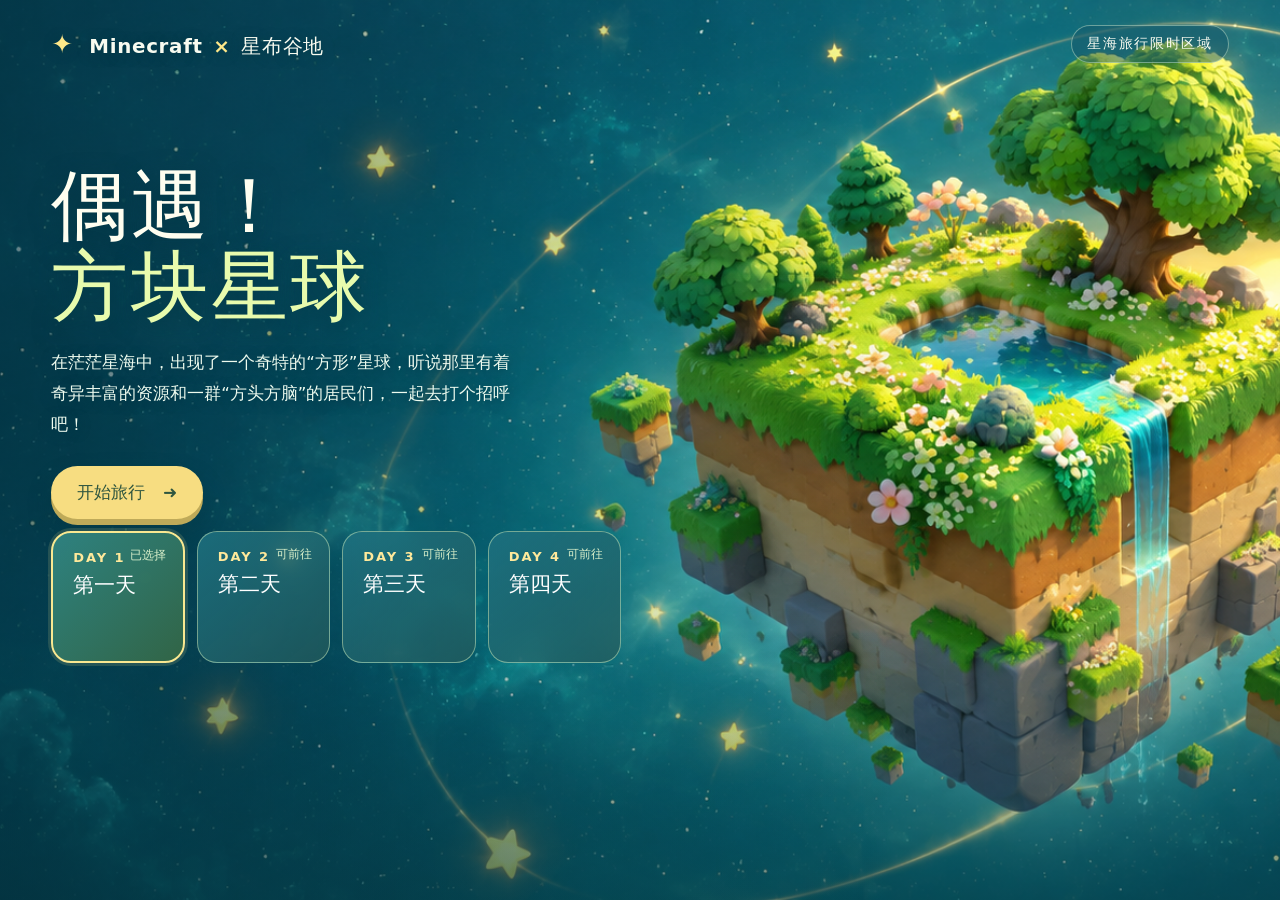
==== index.html @ 4bf03b5c "1" ====
<!doctype html>
<html lang="zh-CN">
<head>
  <meta charset="utf-8">
  <meta name="viewport" content="width=device-width,initial-scale=1">
  <meta name="theme-color" content="#0c5964">
  <title>Minecraft × 星布谷地｜偶遇方块星球</title>
  <link rel="stylesheet" href="style.css?v=20260919-1">
  <link rel="stylesheet" href="encounters.css?v=20260918-53">
  <link rel="stylesheet" href="mobile-ui.css?v=20260917-4d">
  <link rel="stylesheet" href="soil.css?v=20260917-4d">
  <link rel="stylesheet" href="toolbelt.css?v=20260918-50">
  <style>
    #bootScreen{position:fixed;inset:0;background:#0c3947;color:#fff;display:flex;align-items:center;justify-content:center;flex-direction:column;z-index:9999;font-family:system-ui;gap:14px;text-align:center;padding:24px}
    #bootScreen .spin{width:46px;height:46px;border:4px solid #fff3;border-top-color:#f7dd81;border-radius:50%;animation:_sp 1s linear infinite}
    @keyframes _sp{to{transform:rotate(360deg)}}
    #bootScreen.ok{background:#0e6b59}
    #bootScreen.err{background:#a82a1e;flex-direction:column}
    #bootScreen.err pre{background:#00000055;padding:12px 16px;border-radius:8px;max-width:90vw;white-space:pre-wrap;font:13px/1.5 monospace;color:#fff;text-align:left}
    #bootScreen .hint{font-size:14px;opacity:.85;max-width:560px;line-height:1.6}
    #bootScreen button{background:#f7dd81;color:#1a3a4a;border:0;padding:10px 18px;border-radius:8px;font-weight:900;cursor:pointer;font-size:14px}
    #bootScreen button:hover{background:#fff0ae}
    #bootScreen.hidden{display:none}
  </style>
</head>
<body>
  <div id="bootScreen"><div class="spin"></div><div>正在加载方块星球…</div><div class="hint" id="bootHint">如果长时间停留，请按 <kbd>Ctrl+Shift+R</kbd> 强刷，或按下方按钮强制清缓存。</div><button id="forceCleanBtn" style="margin-top:14px">🔧 强制清缓存 + 重载</button></div>
  <main id="app">
    <section id="home" class="home" aria-label="偶遇方块星球活动页面">
      <div class="home-shade"></div>
      <header class="home-top"><div class="brand"><span class="brand-mark">✦</span> Minecraft <i>×</i> 星布谷地</div><div class="event-tag">星海旅行限时区域</div></header>
      <div class="home-content">
        <div class="home-copy">
          <h1>偶遇！<br><em>方块星球</em></h1>
          <p>在茫茫星海中，出现了一个奇特的“方形”星球，听说那里有着奇异丰富的资源和一群“方头方脑”的居民们，一起去打个招呼吧！</p>
          <div class="home-actions"><button id="startTravel" class="primary">开始旅行 <span>➜</span></button>
        </div>
        <div class="day-selector" aria-label="选择关卡">
          <div class="selector-heading"> </div>
          <div class="days">
            <button class="day-card selected" data-day="0"><b>DAY 1</b><strong>第一天</strong><span class="day-status">可前往</span></button>
            <button class="day-card locked" data-day="1"><b>DAY 2</b><strong>第二天</strong><span class="day-status">未解锁</span></button>
            <button class="day-card locked" data-day="2"><b>DAY 3</b><strong>第三天</strong><span class="day-status">未解锁</span></button>
            <button class="day-card locked" data-day="3"><b>DAY 4</b><strong>第四天</strong><span class="day-status">未解锁</span></button>
          </div>
        </div>
      </div>
    </section>

    <section id="game" class="game hidden" aria-label="方块星球游戏页面">
      <header class="game-header">
        <button id="backHome" class="text-button" aria-label="返回活动页">‹</button>
        <div class="game-heading"><div class="eyebrow" id="gameDay">DAY 1</div><h2 id="gameTitle">断桥初访</h2></div>
        <div class="clock"><span>&#26102;&#38388;</span><strong id="timer">&#8734;</strong><div class="time-track"><div id="timebar"></div></div></div>
        <div class="stamina" aria-label="体力点"><span>体力</span><strong id="staminaLabel">10/10</strong><div class="stamina-track"><div id="staminaBar"></div></div></div>
        <button id="return" class="hud-round" aria-label="结束并返程">⌂<small>返程</small></button>
        <button id="openTutorial" class="hud-round" aria-label="查看新手指南">?<small>指南</small></button>
      </header>
      <div class="game-main">
        <div class="game-stage">
          <canvas id="world" aria-label="2.5D方块星球地图"></canvas>
          <div class="map-top"><span class="map-chip" id="layerLabel">地表层</span><span class="map-chip" id="goalLabel">目标：采集蓝晶矿</span></div>
          <span id="statusLine" hidden></span>
          <div id="toast" class="toast" role="status"></div>
        </div>
        <aside class="sidebar">
          <div class="side-card mission"><h3 id="missionTitle">采集蓝晶矿</h3><p id="missionText" hidden></p><div class="progress-line"><span>进度</span><strong id="goalProgress">0 / 1</strong></div></div>
          <div class="controls-card"><button id="openBag" class="hud-round quick-bag" aria-label="打开背包">▣<small>背包</small></button><button id="quickCraft" class="hud-round quick-craft" aria-label="打开合成">⚒<small>合成</small></button><button id="interact" class="interact"><small>E</small><span id="actionLabel">交互</span></button><div class="dpad" aria-label="虚拟方向键"><button data-move="0,-1" aria-label="上移">▲</button><button data-move="-1,0" aria-label="左移">◀</button><button data-move="0,1" aria-label="下移">▼</button><button data-move="1,0" aria-label="右移">▶</button></div></div>
        </aside>
      </div>
    </section>

    <div id="tutorialOverlay" class="bag-overlay hidden" role="dialog" aria-modal="true" aria-labelledby="tutTitle"><section class="bag-panel tut-panel"><header><div><h2 id="tutTitle">新手指南</h2></div></header><ul class="tut-list"><li><b>移动</b><span>鼠标点击目标地格，或按 <kbd>W</kbd><kbd>A</kbd><kbd>S</kbd><kbd>D</kbd> 移动</span></li><li><b>采集 / 交互</b><span>按 <kbd>E</kbd> 采集、对话、交互</span></li><li><b>合成</b><span>按 <kbd>M</kbd> 或右下 ⚒ 按钮打开合成面板）</span></li><li><b>体力</b><span>采集、合成、攻击消耗1体力，果实恢复1体力。每关体力有限，合理分配吧！</span></li></ul><div class="tut-actions"><button id="tutStart" class="primary">开始探索</button></div></section></div>

    <div id="bagOverlay" class="bag-overlay hidden" role="dialog" aria-modal="true" aria-labelledby="bagTitle"><section class="bag-panel"><header><div><h2 id="bagTitle">旅行背包</h2></div><button id="closeBag" class="panel-close" aria-label="关闭背包">×</button></header><div class="items"><div><span><i class="dirt-icon"></i></span><b id="dirt">0</b><small>土块</small></div><div><span>🪵</span><b id="wood">0</b><small>木材</small></div><div><span>🪨</span><b id="stone">0</b><small>石材</small></div><div><span>⛓</span><b id="iron">0</b><small>铁块</small></div><div><span>💎</span><b id="gem">0</b><small>宝石</small></div><div><span>🔥</span><b id="fireOre">0</b><small>火晶矿</small></div></div><div id="encounterBag" class="encounter-bag"></div><h3>随身合成</h3><button id="craftAxe" class="craft">合成斧头 <small>土块×1+石材×1</small></button><button id="craftPick" class="craft">合成石镐 <small>木材×1+石材×1</small></button><button id="craftIronPick" class="craft">合成铁镐 <small>&#38081;&#22359;&#215;2+&#26408;&#26448;&#215;1</small></button><button id="craftBucket" class="craft">合成水桶 <small>铁块×1+木材×1</small></button><button id="craftSword" class="craft">合成宝剑 <small>铁块×1+宝石×1</small></button></section></div>

    <div id="npcDialogue" class="npc-dialogue hidden" role="dialog" aria-modal="true" aria-labelledby="encounterName"><div class="dialogue-backdrop"></div><div class="dialogue-character"><canvas id="npcPortrait" width="260" height="260" aria-label="对话角色"></canvas></div><section class="speech-bubble"><div class="speaker-tag" id="encounterName">农民村民</div><button id="closeDialogue" class="dialogue-close" aria-label="结束对话">×</button><p id="encounterText" aria-live="polite"></p><small id="encounterNote"></small><div class="dialogue-actions"><button id="trade" class="craft hidden">小麦 ×3 → 绿宝石 ×1</button><div id="inviteChoice" class="hidden invite-choice"><button id="inviteYes" class="primary">接受</button><button id="inviteNo" class="light-button">婉拒</button></div><button id="dialogueAction" class="primary hidden">互动</button><button id="dialogueContinue" class="light-button">结束对话</button></div><span class="dialogue-pause">已暂停</span></section></div>

    <div id="result" class="result hidden" role="dialog" aria-modal="true" aria-labelledby="resultTitle"><div class="result-panel"><div class="result-icon" id="resultIcon">✦</div><div class="card-kicker" id="resultDay">DAY 1 · 旅行结算</div><h2 id="resultTitle">满载而归！</h2><p id="resultText"></p><div class="result-items" id="resultItems"></div><div class="result-actions"><button id="nextDay" class="primary">前往下一天</button><button id="retry" class="light-button">再玩一次</button><button id="resultHome" class="light-button">返回活动页</button></div></div></div>
  </main>
  <script src="game.js?v=20260918-57"></script>
  <script>
    // 内联缓存清理 — 不依赖外部脚本，浏览器强刷一定会执行
    (function(){
      function deepClean(){
        try{
          var cleaned=[];
          for(var i=localStorage.length-1;i>=0;i--){
            var k=localStorage.key(i);
            if(k && (k.indexOf('blockPlanet')>=0 || k.indexOf('Editor')>=0 || k.indexOf('ed_')===0 || k.indexOf('planet')>=0 || k.indexOf('maxUnlocked')>=0)){
              cleaned.push(k);
              localStorage.removeItem(k);
            }
          }
          try{sessionStorage.clear()}catch(_){}
          console.info('[cache] 已清理',cleaned.length,'个键:',cleaned);
          // 同时强制清理浏览器 HTTP 缓存
          if('caches' in window){
            caches.keys().then(function(keys){keys.forEach(function(k){caches.delete(k)})});
          }
        }catch(e){console.warn('[cache] 清理失败',e)}
      }
      window.__forceClean=deepClean;
      deepClean();
      // 手动清理按钮
      var btn=document.getElementById('forceCleanBtn');
      if(btn) btn.onclick=function(){
        deepClean();
        // 强制重新加载（绕过 HTTP 缓存）
        location.reload(true);
      };
    })();
  </script>
</body>
</html>
---- style.css ----
:root{font-family:"Microsoft YaHei","PingFang SC",system-ui,sans-serif;color:#f8fbf0;background:#0c3947;font-synthesis:none}*{box-sizing:border-box}html,body,#app{margin:0;width:100%;min-height:100%;overflow-x:hidden}button{font:inherit;cursor:pointer}button:disabled{cursor:not-allowed;opacity:.5}.hidden{display:none!important}.home{min-height:100vh;min-height:100dvh;position:relative;display:flex;flex-direction:column;background:#0c5865 url('/方块星球海报.png') center center/cover no-repeat;overflow:hidden}.home-shade{position:absolute;inset:0;background:linear-gradient(90deg,rgba(2,48,61,.6) 0%,rgba(4,63,73,.22) 40%,transparent 70%),linear-gradient(0deg,rgba(6,52,59,.55) 0%,transparent 30%)}.home-top,.home-content,.home-foot{position:relative;z-index:1}.home-top{display:flex;align-items:center;justify-content:space-between;padding:25px clamp(22px,4vw,74px)}.brand{font-size:clamp(16px,1.55vw,22px);font-weight:900;letter-spacing:.035em;text-shadow:0 2px 12px #013744}.brand i{font-style:normal;color:#ffe889;margin:0 3px}.brand-mark{color:#ffe889;font-size:26px;margin-right:8px}.event-tag{font-size:14px;letter-spacing:.12em;border:1px solid #cbe9cc7a;border-radius:999px;padding:9px 15px;background:#14566b7d}.home-content{flex:1;display:flex;flex-direction:column;justify-content:space-between;padding:clamp(30px,7vh,75px) clamp(22px,4vw,74px) 28px;gap:30px}.home-copy{max-width:570px}.kicker,.eyebrow,.card-kicker{font-size:14px;font-weight:900;letter-spacing:.19em;color:#f8e49e}.home h1{font-size:clamp(54px,6vw,106px);line-height:1.05;letter-spacing:.035em;margin:15px 0 21px;font-weight:1000;color:#fffef0;text-shadow:0 7px 25px #013441aa}.home h1 em{font-style:normal;color:#e8fbad}.home-copy p{font-size:clamp(16px,1.3vw,20px);line-height:1.85;max-width:460px;color:#eefbef;margin:0 0 25px;text-shadow:0 2px 12px #003747}.home-actions{display:flex;gap:20px;align-items:center;flex-wrap:wrap}.primary{border:0;border-radius:999px;background:#f7dd81;color:#2f563f;padding:15px 26px;font-weight:900;font-size:17px;box-shadow:0 6px 0 #bfaa59,0 12px 25px #05364055;transition:transform .16s,background .16s}.primary:hover{background:#fff0ae;transform:translateY(-2px)}.primary span{padding-left:12px}.home-actions>span{font-size:15px;font-weight:800;color:#e4f6d1}.day-selector{max-width:1080px}.selector-heading{font-size:18px;font-weight:900;margin-bottom:12px}.selector-heading span{font-size:13px;font-weight:500;color:#d3e8d5;margin-left:12px}.days{display:grid;grid-template-columns:repeat(4,minmax(0,1fr));gap:12px} /* ★ 四关横向排布，不换行 */@media (max-width:760px){.days{grid-template-columns:repeat(2,minmax(0,1fr))}}.day-card{text-align:left;border:1px solid #c4e6ba87;background:linear-gradient(140deg,#1e7180df,#255b5bbb);border-radius:20px;color:white;min-height:132px;padding:17px 20px;display:flex;flex-direction:column;position:relative;backdrop-filter:blur(7px);transition:transform .2s,border-color .2s}.day-card:hover:not(.locked){transform:translateY(-3px)}.day-card.selected{border:2px solid #f9e891;background:linear-gradient(135deg,#328885ea,#366945e8);box-shadow:0 0 0 3px #f9e89124}.day-card.locked{filter:saturate(.45);background:#184b56a8}.day-card b{color:#ffe99b;font-size:13px;letter-spacing:.15em}.day-card strong{font-size:21px;margin:6px 0 3px}.day-card small{color:#e0efe1;font-size:13px}.day-status{position:absolute;top:14px;right:17px;font-size:12px;color:#d8efca}.home-foot{padding:0 clamp(22px,4vw,74px) 16px;color:#cee8d8;font-size:12px}.game{min-height:100vh;min-height:100dvh;background:radial-gradient(circle at 52% 20%,#39818a,#125a69 58%,#0b4051);display:flex;flex-direction:column;padding:18px clamp(13px,2vw,30px);gap:14px}.game-header{display:grid;grid-template-columns:1fr 1fr 1fr;align-items:center;gap:20px;min-height:67px}.text-button{justify-self:start;background:#f1f9e9;color:#235462;border:0;border-radius:999px;padding:11px 16px;font-weight:900}.game-heading{text-align:center}.game-heading h2{font-size:25px;margin:1px 0}.clock{justify-self:end;text-align:right;min-width:150px}.clock span{font-size:12px;color:#cde6e1}.clock strong{display:block;font-size:27px;font-variant-numeric:tabular-nums}.time-track{height:6px;background:#225668;border-radius:6px;overflow:hidden}.time-track div{height:100%;width:100%;background:#f8df85;transition:width .3s}.stamina{justify-self:end;align-self:end;text-align:right;min-width:150px;margin-top:6px}.stamina span{font-size:12px;color:#cde6e1}.stamina strong{display:block;font-size:18px;font-variant-numeric:tabular-nums}.stamina.low strong{color:#f1a85a}.stamina-track{height:6px;background:#225668;border-radius:6px;overflow:hidden;margin-top:4px}.stamina-track div{height:100%;width:100%;background:#7fd1a0;transition:width .3s}.stamina-track div.low{background:#f1a85a;animation:staminaPulse .9s ease-in-out infinite}.stamina-track.exhausted div{background:#d9655a}@keyframes staminaPulse{0%,100%{opacity:1}50%{opacity:.55}}.game-main{flex:1;min-height:0;display:grid;grid-template-columns:minmax(0,1fr) 300px;grid-template-rows:minmax(0,1fr);gap:13px}.game-stage{position:relative;height:100%;min-height:420px;border:2px solid #a8d6c4a8;border-radius:25px;overflow:hidden;background:radial-gradient(circle at 50% 42%,#458f9e 0,#246c7a 47%,#125160 100%);box-shadow:0 15px 45px #073e5099}.game-stage:before{content:"";position:absolute;inset:0;pointer-events:none;background-image:radial-gradient(#e6ffcf9c 1px,transparent 1px);background-size:71px 64px;opacity:.22}.game-stage canvas{position:absolute;inset:0;width:100%;height:100%;min-width:600px;min-height:400px;touch-action:none}.map-top{position:absolute;top:16px;left:16px;right:16px;display:flex;gap:8px;flex-wrap:wrap;pointer-events:none}.map-chip{background:#114b5bdc;border:1px solid #b7e2cdb8;color:#f7ffdf;border-radius:100px;padding:7px 11px;font-size:13px;font-weight:800}.map-bottom{position:absolute;left:16px;bottom:15px;right:16px;text-align:center;pointer-events:none}.map-bottom span{display:inline-block;background:#124a57d9;border:1px solid #8ec8bc;border-radius:100px;padding:8px 14px;font-size:14px}.sidebar{display:flex;flex-direction:column;gap:12px}.side-card{background:#e9f7e7;color:#2b5961;border:2px solid #c5dfc4;border-radius:22px;padding:17px;box-shadow:0 6px 0 #11526266}.card-kicker{color:#418d77}.side-card h3{font-size:21px;margin:5px 0 4px}.side-card p{font-size:14px;line-height:1.6;margin:0 0 14px}.progress-line{border-top:1px solid #c5d9c7;padding-top:10px;display:flex;justify-content:space-between;font-size:14px}.items{display:grid;grid-template-columns:repeat(3,1fr);gap:7px;margin:13px 0}.items>div{border:1px solid #bcdbca;border-radius:12px;background:#f9fff2;text-align:center;padding:8px 3px}.items span{display:block;font-size:22px}.items b{display:block;font-size:19px}.items small{font-size:12px}.craft{width:100%;border:0;border-radius:12px;background:#4f9b73;color:#fff;padding:10px;font-weight:900}.craft small{display:block;font-size:12px;font-weight:400}.tool-hint{font-size:13px;color:#517a70;margin-top:9px}.controls-card{flex:1;display:flex;flex-direction:column}.key-grid{display:grid;gap:7px;margin:11px 0}.key-grid>div{display:flex;align-items:center;justify-content:space-between;gap:6px;font-size:13px}.key-grid kbd{display:inline-block;background:#d2e8d8;color:#225a60;border-radius:6px;padding:5px 6px;min-width:73px;text-align:center;font-family:inherit;font-weight:900}.key-grid span{text-align:right}.interact{width:100%;border:0;border-radius:15px;background:#f9df83;color:#3c5b3a;padding:14px;font-size:21px;font-weight:1000;margin-top:8px;box-shadow:0 4px #c9ad5a}.interact span{font-size:16px;margin-left:8px}.return{margin-top:auto;border:1px solid #aacfc7;border-radius:12px;background:transparent;color:#3a7b77;padding:10px;font-weight:800}.dpad{display:grid;grid-template-columns:repeat(3,45px);grid-template-rows:repeat(2,40px);justify-content:center;gap:4px;margin:12px 0}.dpad button{background:#cce5d4;color:#357473;border:1px solid #9ccab6;border-radius:8px;font-size:18px}.dpad button:nth-child(1){grid-column:2}.dpad button:nth-child(2){grid-column:1;grid-row:2}.dpad button:nth-child(3){grid-column:2;grid-row:2}.dpad button:nth-child(4){grid-column:3;grid-row:2}.toast{position:absolute;bottom:67px;left:50%;transform:translateX(-50%);background:#f5f9db;color:#326568;border-radius:100px;padding:10px 16px;font-size:14px;font-weight:900;opacity:0;transition:opacity .2s;pointer-events:none;text-align:center;max-width:90%}.toast.show{opacity:1}.result{position:fixed;inset:0;z-index:9;background:#0b4656b8;backdrop-filter:blur(8px);display:grid;place-items:center;padding:18px}.result-panel{background:linear-gradient(155deg,#f8ffea,#d9f0d9);color:#28545d;border:5px solid #f5e3a1;border-radius:30px;padding:32px;text-align:center;width:min(510px,100%);box-shadow:0 25px 80px #09384988}.result-icon{font-size:54px;color:#f1c656}.result-panel h2{font-size:34px;margin:8px 0}.result-panel p{line-height:1.7}.result-items{display:flex;gap:8px;justify-content:center;flex-wrap:wrap;margin:17px 0 23px}.result-items span{background:#fafff3;border:1px solid #c5dbc9;padding:9px 11px;border-radius:11px}.result-actions{display:flex;gap:9px;justify-content:center;flex-wrap:wrap}.light-button{border:1px solid #98c7b0;color:#336d65;background:#fafff5;border-radius:999px;padding:11px 15px;font-weight:800}@media(max-width:980px){.game-main{grid-template-columns:1fr}.game-stage{min-height:55vh}.sidebar{display:grid;grid-template-columns:1fr 1fr}.controls-card{grid-column:1/-1}.key-grid{grid-template-columns:repeat(3,1fr)}.key-grid>div{display:block}.key-grid span{display:block;text-align:left;margin-top:5px}.return{margin-top:10px}}@media(max-width:700px){.home{background-position:64% center}.home-shade{background:linear-gradient(90deg,#06465ec0,transparent 70%),linear-gradient(0deg,#083f5080,transparent 50%)}.home-top{padding:18px}.event-tag{display:none}.home-content{padding:26px 18px;gap:35px}.home h1{font-size:54px}.home-copy{max-width:480px}.home-copy p{font-size:15px}.days{grid-template-columns:1fr}.day-card{min-height:80px;padding:11px 15px}.day-card strong{font-size:17px;margin:2px 0}.selector-heading span{display:block;margin:4px 0 0}.home-foot{padding:0 18px 12px}.game{padding:9px}.game-header{grid-template-columns:1fr auto;gap:8px}.game-heading{grid-column:1;grid-row:2;text-align:left}.clock{grid-column:2;grid-row:1/3}.game-stage{min-height:54vh;border-radius:16px}.sidebar{grid-template-columns:1fr}.controls-card{grid-column:auto}.key-grid{display:none}.side-card{padding:13px}.dpad{margin:7px 0}.result-panel{padding:20px}}
/* ★ 新手指南面板（复用背包面板视觉；遮罩层改为居中，背包面板仍保持右侧弹出） */
#tutorialOverlay{justify-content:center;align-items:center}
#tutorialOverlay .bag-panel{width:min(420px,100%)}
@media(max-width:700px){#tutorialOverlay{align-items:center;justify-content:center}}
.tut-panel{width:min(420px,100%);max-height:90dvh;overflow:auto}
.tut-list{list-style:none;margin:4px 0 0;padding:0;display:flex;flex-direction:column;gap:10px}
.tut-list li{display:flex;flex-direction:column;gap:4px;padding:10px 12px;border-radius:14px;background:#eef6e2;border:2px solid #dbeecb}
.tut-list li b{font-size:14px;font-weight:900;color:#2e6a63}
.tut-list li span{font-size:13px;line-height:1.5;color:#4a6b64}
.tut-list kbd{display:inline-block;min-width:20px;text-align:center;padding:1px 5px;margin:0 1px;border-radius:5px;background:#ffffff;border:1px solid #b9d3b2;box-shadow:0 1px 0 #c6dcc0;font:inherit;font-size:12px;font-weight:900;color:#356b62}
.tut-actions{display:flex;justify-content:flex-end;margin-top:14px}
/* ★ 随身合成按钮：统一间隙（原为紧贴堆叠） */
.bag-panel .craft+.craft{margin-top:9px}
.bag-panel h3+.craft{margin-top:0}
---- encounters.css ----
.encounter-card{background:linear-gradient(130deg,#fff8d9,#eaf7e3);border-color:#efd690}.encounter-card h3{font-size:19px}.encounter-card p{margin-bottom:8px}.encounter-bag{display:flex;flex-wrap:wrap;gap:6px;margin-top:9px}.encounter-bag span{padding:5px 8px;background:#ffffffba;border:1px solid #cfdfba;border-radius:8px;font-size:13px}.encounter-card small{display:block;font-size:12px;line-height:1.5;margin-top:8px;color:#647966}.encounter-card .craft{margin:5px 0}.invite-choice{display:flex;align-items:center;gap:8px;background:linear-gradient(155deg,#fffde9,#eaf2d9);padding:6px 10px;border-radius:10px;color:#315966;font-size:13px}.invite-choice span{font-weight:600}.invite-choice button{padding:5px 12px;font-size:12px}.sidebar{max-height:none}.game-stage{min-height:740px}@media(max-width:980px){.game-stage{min-height:55vh}.encounter-card{grid-column:1/-1}}@media(max-width:700px){.game-stage{min-height:54vh}}
---- mobile-ui.css ----
body:has(#game:not(.hidden)){overflow:hidden}
.game{position:fixed;inset:0;min-height:0;height:100dvh;padding:0;display:block;overflow:hidden;--safe-b:env(safe-area-inset-bottom,0px);--safe-t:env(safe-area-inset-top,0px)}
.game-main{display:block;position:absolute;inset:0}
.game-stage{position:absolute;inset:0;min-height:0!important;border:0;border-radius:0;box-shadow:none}
.game-header{position:absolute;z-index:3;left:max(14px,env(safe-area-inset-left));right:max(14px,env(safe-area-inset-right));top:calc(12px + var(--safe-t));display:flex;gap:12px;min-height:0;pointer-events:none}
.game-header>*{pointer-events:auto}
.text-button{border:1px solid #eefbde9c;background:#f4ffe9ed;width:44px;height:44px;padding:0;font-size:30px}
.game-heading{text-align:left;text-shadow:0 2px 7px #225468}
.game-heading h2{font-size:20px}
.eyebrow{font-size:12px}
.clock{margin-left:auto;text-align:center;min-width:94px;padding:7px 12px;border:1px solid #d9efc777;border-radius:20px;background:#17576ac4}
.clock strong{font-size:23px}
.clock span{font-size:11px}
.hud-round{width:52px;height:52px;border:1px solid #ecf8ddc4;border-radius:50%;background:#f0f9e8ed;color:#2d676b;display:flex;flex-direction:column;align-items:center;justify-content:center;gap:0;font-size:22px;font-weight:bold;box-shadow:0 3px 10px #1644504d}
.hud-round small{font-size:11px}
.sidebar{position:absolute;inset:0;display:block;pointer-events:none}
.sidebar>*{pointer-events:auto}
.mission{position:absolute;top:90px;left:18px;width:240px;background:#184f61b0;color:#f1ffe7;border:1px solid #d4edc765;border-radius:17px;padding:11px 13px;box-shadow:none;backdrop-filter:blur(8px);pointer-events:none}
.mission .card-kicker{display:none}
.mission h3{font-size:15px;margin:0 0 5px}
.mission p{font-size:12px;line-height:1.5;margin:0 0 7px}
.mission .progress-line{font-size:12px;padding-top:6px;border-color:#c3e0ca50}
.map-top{top:100px;left:auto;right:17px;flex-direction:column;align-items:flex-end}
.map-chip{font-size:11px;padding:5px 9px}
.map-top #goalLabel{display:none}
.controls-card{position:static;display:block;pointer-events:none}
.controls-card>*{pointer-events:auto}
.dpad{position:absolute;left:24px;bottom:calc(26px + var(--safe-b));width:146px;height:146px;margin:0;padding:12px;border:1px solid #e8fbd26b;border-radius:50%;background:#d6edcc26;backdrop-filter:blur(5px);display:grid;grid-template-columns:repeat(3,40px);grid-template-rows:repeat(3,40px);gap:1px;justify-content:center}
.dpad button{height:40px;width:40px;min-height:0;border:0;background:#e4f7d95c;color:#f4ffe5;border-radius:12px;touch-action:none;user-select:none;-webkit-user-select:none}
.dpad button:active{background:#e5f6bcbb;transform:scale(.92)}
.dpad button:nth-child(1){grid-column:2;grid-row:1}
.dpad button:nth-child(2){grid-column:1;grid-row:2}
.dpad button:nth-child(3){grid-column:2;grid-row:3}
.dpad button:nth-child(4){grid-column:3;grid-row:2}
.interact{position:absolute;right:28px;bottom:calc(34px + var(--safe-b));width:96px;height:96px;border-radius:50%;border:4px solid #fff4b3;padding:0;margin:0;display:flex;flex-direction:column;align-items:center;justify-content:center;background:linear-gradient(145deg,#ffed9e,#dfc064);box-shadow:0 6px 0 #916e3699,0 0 0 7px #fcdf7540;color:#3d604a;touch-action:manipulation}
.interact small{font-size:13px;opacity:.65}
.interact span{font-size:20px;margin:0}
.quick-craft{position:absolute;right:135px;bottom:calc(30px + var(--safe-b));width:53px;height:53px}
.hotbar{position:absolute;left:50%;bottom:calc(27px + var(--safe-b));transform:translateX(-50%);display:flex;gap:6px;padding:7px;border:1px solid #f8ffe0a8;border-radius:18px;background:#174b5bd1;color:#fcffe8;box-shadow:0 4px 15px #14444e60}
.hotbar span{display:flex;align-items:center;gap:7px;padding:8px 10px;border:1px solid #dff6d855;border-radius:11px;background:#d7ecd32b;font-size:21px}
.hotbar b{font-size:15px}
.map-bottom{bottom:calc(160px + var(--safe-b));left:19%;right:19%}
.map-bottom span{font-size:13px;line-height:1.45;border:0;background:#174f61a8;padding:7px 13px;max-width:100%}
.toast{z-index:4;top:25%;bottom:auto;font-size:14px;border-radius:14px;box-shadow:0 4px 20px #16445277}
.bag-overlay{position:fixed;inset:0;z-index:20;background:#0a374a73;backdrop-filter:blur(4px);display:flex;align-items:center;justify-content:flex-end;padding:24px}
.bag-panel{background:linear-gradient(140deg,#f8fbe6,#dbeedb);border:3px solid #f8e8b0;color:#325e63;width:min(390px,100%);max-height:90dvh;overflow:auto;border-radius:28px;padding:22px;box-shadow:0 25px 60px #0b3d5266}
.bag-panel header{display:flex;justify-content:space-between;align-items:center}
.bag-panel h2{margin:3px 0 12px;font-size:24px}
.panel-close{width:42px;height:42px;background:#d6e8cd;border:0;border-radius:50%;color:#4c7466;font-size:25px}
.bag-panel .items{margin:15px 0}
.bag-panel h3{font-size:16px;margin:20px 0 10px}
.bag-panel .craft{padding:14px}
.bag-help{font-size:13px;line-height:1.7;color:#5b7a73}
.pause-note{color:#7a8f7b}
.build-modes{display:flex;gap:8px;margin-top:12px}
.build-modes button{flex:1;border:1px solid #a3c7a8;background:#f8ffe9;color:#48746a;border-radius:10px;padding:10px 6px;font-size:13px}
.npc-dialogue{position:fixed;inset:0;z-index:30;display:flex;flex-direction:column;justify-content:flex-end;align-items:center;padding:26px max(25px,env(safe-area-inset-left)) calc(26px + env(safe-area-inset-bottom));isolation:isolate}
.dialogue-backdrop{position:absolute;inset:0;z-index:-1;background:radial-gradient(ellipse at 50% 20%,#5a9e933b,#10394ee0 95%);backdrop-filter:blur(6px)}
.dialogue-character{display:flex;flex-direction:column;align-items:center;margin-bottom:25px}
.dialogue-character canvas{width:clamp(130px,25vh,230px);height:clamp(130px,25vh,230px);image-rendering:pixelated;border-radius:50%;background:radial-gradient(#e1f4c53b,transparent 70%);filter:drop-shadow(0 10px 20px #143e5155)}
.dialogue-character span{font-size:13px;letter-spacing:.15em;color:#e6f7d6}
.speech-bubble{width:min(820px,100%);background:linear-gradient(155deg,#fffde9,#eaf2d9);color:#315966;border:4px solid #f5dda3;border-radius:32px;position:relative;padding:30px 32px 18px;box-shadow:0 20px 70px #0b304866}
.speech-bubble:before{content:"";position:absolute;left:49%;top:-17px;width:27px;height:27px;background:#f8f9e5;border-left:4px solid #f5dda3;border-top:4px solid #f5dda3;transform:rotate(45deg)}
.speaker-tag{position:absolute;top:-21px;left:28px;background:#33796f;color:#fff3bd;border:2px solid #e7d598;border-radius:13px;padding:9px 19px;font-weight:900;font-size:16px}
.speech-bubble p{font-size:clamp(17px,2.1vw,22px);line-height:1.8;margin:10px 0 14px;min-height:60px}
.speech-bubble>small{display:block;font-size:12px;color:#7a8772;line-height:1.5}
.dialogue-close{position:absolute;right:11px;top:7px;border:0;background:transparent;font-size:26px;color:#759480;width:40px;height:40px}
.dialogue-actions{display:flex;flex-wrap:wrap;gap:10px;justify-content:flex-end;margin:18px 0}
.dialogue-actions .craft{width:auto;padding:12px 20px;border-radius:50px;font-size:15px}
.dialogue-actions .primary{font-size:15px;padding:12px 20px}
.dialogue-pause{display:block;text-align:right;font-size:11px;color:#89977b}
@media(max-width:600px){.game-header{gap:7px;left:10px;right:10px;top:calc(9px + var(--safe-t))}
.text-button{width:35px;height:35px;font-size:24px}
.game-heading h2{font-size:16px}
.game-heading .eyebrow{font-size:10px}
.clock{min-width:69px;padding:5px 8px}
.clock strong{font-size:20px}
.clock span{font-size:10px}
.hud-round{width:41px;height:41px;font-size:18px}
.hud-round small{font-size:10px}
.mission{top:78px;left:12px;width:190px;padding:9px 11px}
.mission h3{font-size:14px}
.mission p{font-size:11px}
.map-top{top:81px;right:10px}
.dpad{left:12px;bottom:calc(64px + var(--safe-b));width:126px;height:126px;padding:9px;grid-template-columns:repeat(3,35px);grid-template-rows:repeat(3,35px)}
.dpad button{width:35px;height:35px}
.interact{right:18px;bottom:calc(70px + var(--safe-b));width:81px;height:81px}
.interact span{font-size:18px}
.quick-craft{right:18px;bottom:calc(172px + var(--safe-b));width:44px;height:44px}
.hotbar{bottom:calc(13px + var(--safe-b));gap:4px;padding:5px}
.hotbar span{font-size:16px;padding:5px 6px;gap:4px}
.hotbar b{font-size:12px}
.map-bottom{bottom:calc(214px + var(--safe-b));left:10px;right:10px}
.map-bottom span{font-size:12px}
.bag-overlay{align-items:flex-end;padding:9px}
.bag-panel{width:100%;max-height:85dvh;padding:20px;border-radius:26px 26px 18px 18px}
.npc-dialogue{padding:18px 13px calc(20px + env(safe-area-inset-bottom))}
.speech-bubble{padding:27px 18px 12px;border-radius:25px}
.speaker-tag{font-size:14px;left:15px}
.speech-bubble p{font-size:17px}
.dialogue-actions{gap:8px}
.dialogue-actions button{flex:1}
.dialogue-character{margin-bottom:24px}
.dialogue-character canvas{width:165px;height:165px}
}
@media(max-height:540px) and (min-width:601px){.mission{top:75px;max-width:195px}
.mission p{display:none}
.map-top{top:80px}
.dpad{width:126px;height:126px;padding:9px;grid-template-columns:repeat(3,35px);grid-template-rows:repeat(3,35px);bottom:16px}
.dpad button{width:35px;height:35px}
.interact{width:82px;height:82px;bottom:22px}
.quick-craft{bottom:23px}
.map-bottom{bottom:115px}
.npc-dialogue{flex-direction:row;gap:24px;align-items:center;padding:35px}
.dialogue-character{margin:0}
.dialogue-character canvas{width:150px;height:150px}
.dialogue-character span{font-size:11px}
.speech-bubble{width:min(650px,75%);padding:25px 22px 10px}
.speech-bubble p{font-size:16px;min-height:45px}
.dialogue-actions{margin:10px 0}
.speech-bubble:before{display:none}
}

@media(max-height:650px) and (max-width:600px){.dialogue-character canvas{width:110px;height:110px}.dialogue-character{margin-bottom:20px}.speech-bubble{max-height:66dvh;overflow-y:auto}.npc-dialogue{padding-top:12px}.speech-bubble p{min-height:0}}
---- soil.css ----
.dirt-icon{display:inline-block;width:20px;height:20px;background:#a37a4b;border-top:5px solid #96bf64;box-shadow:inset -5px -4px #805837;border-radius:2px;vertical-align:middle}.soil-tools{position:static!important;pointer-events:none!important}.soil-mode{pointer-events:auto;position:absolute;right:137px;width:52px;height:52px;border:2px solid #f0edc0aa;border-radius:15px;background:#edf5dfed;color:#345e57;display:flex;align-items:center;justify-content:center;flex-direction:column;box-shadow:0 3px 12px #184a5b40;touch-action:manipulation}.soil-mode small{font-size:11px;opacity:.65}.soil-mode span{font-size:15px;font-weight:900}.soil-mode[aria-pressed="true"]{background:#f4d78b;border-color:#fff9c8;box-shadow:0 0 0 4px #e7ce8266}.soil-mode#soilDig{bottom:calc(166px + var(--safe-b))}.soil-mode#soilPlace{bottom:calc(104px + var(--safe-b))}.items{grid-template-columns:repeat(4,1fr)}.bag-panel .items .dirt-icon{margin:3px auto 4px;width:23px;height:23px}.bag-help{display:none}.speech-bubble>small{display:none}.dialogue-character>span{display:none}.home-content{padding-bottom:35px}.mode-caption{font-size:12px;line-height:1.6;color:#5b7767;margin:10px 0}.hotbar span{padding:7px 9px}.soil-preview-valid{color:#d7ef92}@media(max-width:600px){.soil-mode{right:111px;width:44px;height:44px;border-radius:13px}.soil-mode#soilDig{bottom:calc(154px + var(--safe-b))}.soil-mode#soilPlace{bottom:calc(99px + var(--safe-b))}.soil-mode span{font-size:13px}.hotbar span{padding:5px 6px}.hotbar .dirt-icon{width:16px;height:16px;border-top-width:4px}.mission{width:157px}.quick-craft{bottom:calc(180px + var(--safe-b))}.toast{max-width:80%;top:24%}}
---- toolbelt.css ----
/* 背包工具栏：工具 + 采集物槽位（点击选中，再点击地图目标执行） */
.game-stage{position:relative}
#toolbelt{position:absolute;left:50%;bottom:12px;transform:translateX(-50%);display:flex;gap:6px;padding:7px 10px;background:rgba(6,24,28,.9);border:1px solid #2e5a63;border-radius:12px;z-index:6;box-shadow:0 8px 22px rgba(0,0,0,.5);max-width:calc(100% - 16px);flex-wrap:wrap;justify-content:center}
.tb-slot{position:relative;width:48px;height:52px;border:1px solid #3a6a74;border-radius:9px;background:linear-gradient(180deg,#123540,#0b2530);color:#dff5ee;cursor:pointer;font:inherit;display:flex;flex-direction:column;align-items:center;justify-content:center;gap:2px;padding:2px;transition:border-color .12s,background .12s}
.tb-slot i{font-style:normal;font-size:20px;line-height:1;filter:drop-shadow(0 2px 2px rgba(0,0,0,.45))}
.tb-slot b{font-size:10px;font-weight:700;color:#9fd8c8;font-variant-numeric:tabular-nums;line-height:1}
.tb-slot b:empty{display:none}
.tb-slot small{position:absolute;top:2px;right:4px;font-size:8px;color:#6fa8ad;line-height:1}
.tb-slot:hover{border-color:#6fd3c3}
.tb-slot.sel{border-color:#ffd166;background:linear-gradient(180deg,#4a3d1e,#241d10);box-shadow:0 0 10px rgba(255,209,102,.35)}
.tb-slot.sel small{color:#ffd166}
.tb-slot.up i{color:#ffd97a}
.tb-slot.hidden{display:none}
/* ★ 改动 1：铁镐槽位（银灰） */
.tb-slot.iron{border-color:#8fa3b8;background:linear-gradient(180deg,#2a3540,#16212a)}
.tb-slot.iron i{color:#dbe6f0}
/* ★ 改动 2：水桶满水态（水蓝） */
.tb-slot.full{border-color:#5cbcd6;background:linear-gradient(180deg,#0f3a4c,#082430);box-shadow:0 0 9px rgba(92,188,214,.4)}
.tb-slot.full i{color:#8fe0f7}
/* ★ 工具槽位：显示「是否拥有」（✓ = 已拥有；未拥有整槽变暗） */
.tb-slot b{min-height:11px}
.tb-slot.tool b{letter-spacing:0}
.tb-slot.no{opacity:.42;filter:saturate(.5)}
.tb-slot.no i{filter:none}
/* ★ 背包按钮：移到右下角，紧挨在「合成」按钮左侧（与 .quick-craft 同排） */
.quick-bag{position:absolute;right:calc(135px + 53px + 10px);bottom:calc(30px + var(--safe-b,0px));width:53px;height:53px}
@media(max-width:700px){
  .quick-bag{right:calc(18px + 44px + 8px);bottom:calc(172px + var(--safe-b,0px));width:44px;height:44px}
}
@media(max-width:420px){
  .quick-bag{bottom:23px}
}
@media (max-width:640px){#toolbelt{gap:4px;padding:5px 6px;bottom:8px}.tb-slot{width:40px;height:45px}.tb-slot i{font-size:16px}}
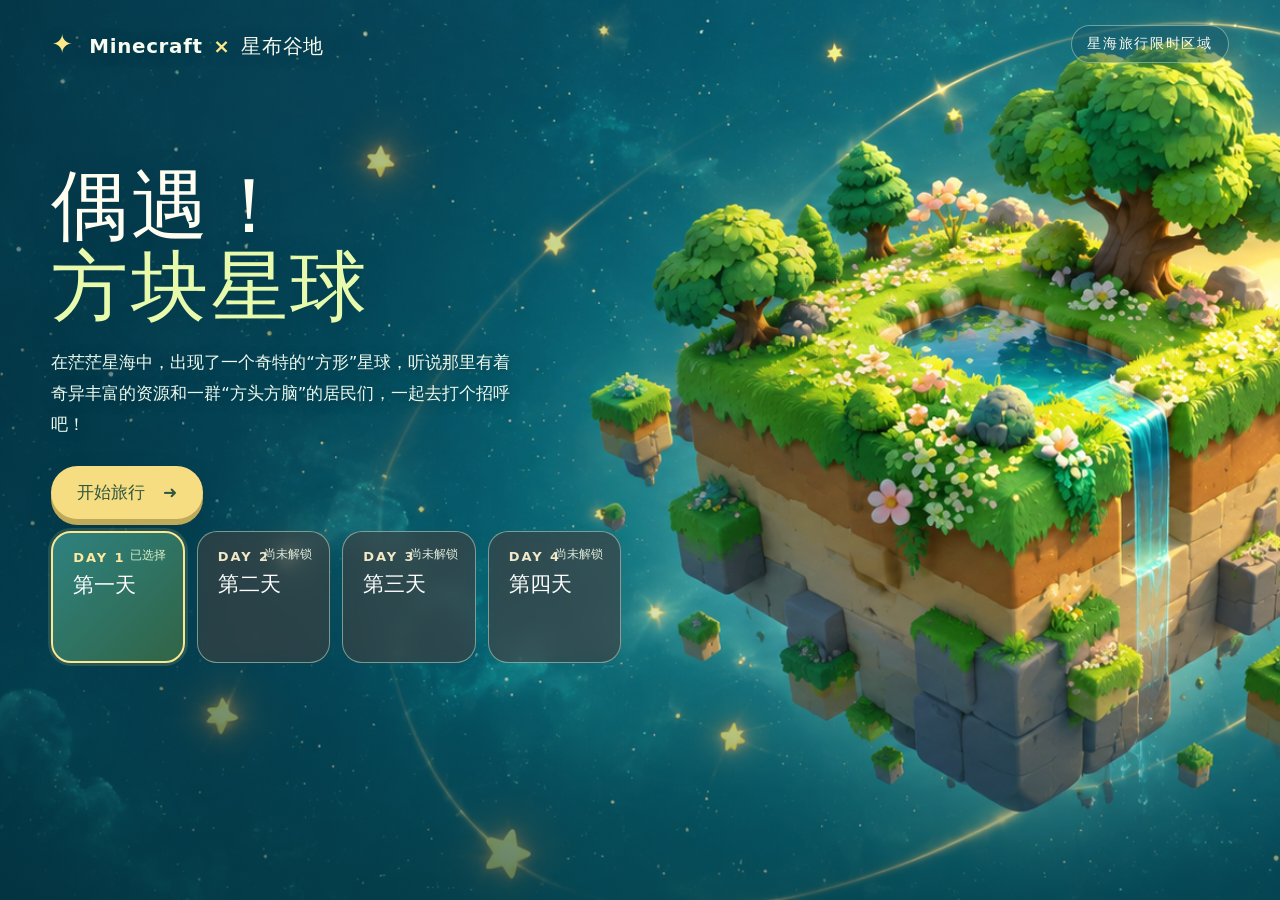
==== commit aedc309e: "3" ====
--- a/index.html
+++ b/index.html
@@ -5,11 +5,11 @@
   <meta name="viewport" content="width=device-width,initial-scale=1">
   <meta name="theme-color" content="#0c5964">
   <title>Minecraft × 星布谷地｜偶遇方块星球</title>
-  <link rel="stylesheet" href="style.css?v=20260919-1">
+  <link rel="stylesheet" href="style.css?v=20260919-3">
   <link rel="stylesheet" href="encounters.css?v=20260918-53">
-  <link rel="stylesheet" href="mobile-ui.css?v=20260917-4d">
+  <link rel="stylesheet" href="mobile-ui.css?v=20260919-1">
   <link rel="stylesheet" href="soil.css?v=20260917-4d">
-  <link rel="stylesheet" href="toolbelt.css?v=20260918-50">
+  <link rel="stylesheet" href="toolbelt.css?v=20260919-1">
   <style>
     #bootScreen{position:fixed;inset:0;background:#0c3947;color:#fff;display:flex;align-items:center;justify-content:center;flex-direction:column;z-index:9999;font-family:system-ui;gap:14px;text-align:center;padding:24px}
     #bootScreen .spin{width:46px;height:46px;border:4px solid #fff3;border-top-color:#f7dd81;border-radius:50%;animation:_sp 1s linear infinite}
@@ -51,7 +51,6 @@
       <header class="game-header">
         <button id="backHome" class="text-button" aria-label="返回活动页">‹</button>
         <div class="game-heading"><div class="eyebrow" id="gameDay">DAY 1</div><h2 id="gameTitle">断桥初访</h2></div>
-        <div class="clock"><span>&#26102;&#38388;</span><strong id="timer">&#8734;</strong><div class="time-track"><div id="timebar"></div></div></div>
         <div class="stamina" aria-label="体力点"><span>体力</span><strong id="staminaLabel">10/10</strong><div class="stamina-track"><div id="staminaBar"></div></div></div>
         <button id="return" class="hud-round" aria-label="结束并返程">⌂<small>返程</small></button>
         <button id="openTutorial" class="hud-round" aria-label="查看新手指南">?<small>指南</small></button>
@@ -78,7 +77,7 @@
 
     <div id="result" class="result hidden" role="dialog" aria-modal="true" aria-labelledby="resultTitle"><div class="result-panel"><div class="result-icon" id="resultIcon">✦</div><div class="card-kicker" id="resultDay">DAY 1 · 旅行结算</div><h2 id="resultTitle">满载而归！</h2><p id="resultText"></p><div class="result-items" id="resultItems"></div><div class="result-actions"><button id="nextDay" class="primary">前往下一天</button><button id="retry" class="light-button">再玩一次</button><button id="resultHome" class="light-button">返回活动页</button></div></div></div>
   </main>
-  <script src="game.js?v=20260918-57"></script>
+  <script src="game.js?v=20260919-4"></script>
   <script>
     // 内联缓存清理 — 不依赖外部脚本，浏览器强刷一定会执行
     (function(){
--- a/style.css
+++ b/style.css
@@ -1,4 +1,4 @@
-:root{font-family:"Microsoft YaHei","PingFang SC",system-ui,sans-serif;color:#f8fbf0;background:#0c3947;font-synthesis:none}*{box-sizing:border-box}html,body,#app{margin:0;width:100%;min-height:100%;overflow-x:hidden}button{font:inherit;cursor:pointer}button:disabled{cursor:not-allowed;opacity:.5}.hidden{display:none!important}.home{min-height:100vh;min-height:100dvh;position:relative;display:flex;flex-direction:column;background:#0c5865 url('/方块星球海报.png') center center/cover no-repeat;overflow:hidden}.home-shade{position:absolute;inset:0;background:linear-gradient(90deg,rgba(2,48,61,.6) 0%,rgba(4,63,73,.22) 40%,transparent 70%),linear-gradient(0deg,rgba(6,52,59,.55) 0%,transparent 30%)}.home-top,.home-content,.home-foot{position:relative;z-index:1}.home-top{display:flex;align-items:center;justify-content:space-between;padding:25px clamp(22px,4vw,74px)}.brand{font-size:clamp(16px,1.55vw,22px);font-weight:900;letter-spacing:.035em;text-shadow:0 2px 12px #013744}.brand i{font-style:normal;color:#ffe889;margin:0 3px}.brand-mark{color:#ffe889;font-size:26px;margin-right:8px}.event-tag{font-size:14px;letter-spacing:.12em;border:1px solid #cbe9cc7a;border-radius:999px;padding:9px 15px;background:#14566b7d}.home-content{flex:1;display:flex;flex-direction:column;justify-content:space-between;padding:clamp(30px,7vh,75px) clamp(22px,4vw,74px) 28px;gap:30px}.home-copy{max-width:570px}.kicker,.eyebrow,.card-kicker{font-size:14px;font-weight:900;letter-spacing:.19em;color:#f8e49e}.home h1{font-size:clamp(54px,6vw,106px);line-height:1.05;letter-spacing:.035em;margin:15px 0 21px;font-weight:1000;color:#fffef0;text-shadow:0 7px 25px #013441aa}.home h1 em{font-style:normal;color:#e8fbad}.home-copy p{font-size:clamp(16px,1.3vw,20px);line-height:1.85;max-width:460px;color:#eefbef;margin:0 0 25px;text-shadow:0 2px 12px #003747}.home-actions{display:flex;gap:20px;align-items:center;flex-wrap:wrap}.primary{border:0;border-radius:999px;background:#f7dd81;color:#2f563f;padding:15px 26px;font-weight:900;font-size:17px;box-shadow:0 6px 0 #bfaa59,0 12px 25px #05364055;transition:transform .16s,background .16s}.primary:hover{background:#fff0ae;transform:translateY(-2px)}.primary span{padding-left:12px}.home-actions>span{font-size:15px;font-weight:800;color:#e4f6d1}.day-selector{max-width:1080px}.selector-heading{font-size:18px;font-weight:900;margin-bottom:12px}.selector-heading span{font-size:13px;font-weight:500;color:#d3e8d5;margin-left:12px}.days{display:grid;grid-template-columns:repeat(4,minmax(0,1fr));gap:12px} /* ★ 四关横向排布，不换行 */@media (max-width:760px){.days{grid-template-columns:repeat(2,minmax(0,1fr))}}.day-card{text-align:left;border:1px solid #c4e6ba87;background:linear-gradient(140deg,#1e7180df,#255b5bbb);border-radius:20px;color:white;min-height:132px;padding:17px 20px;display:flex;flex-direction:column;position:relative;backdrop-filter:blur(7px);transition:transform .2s,border-color .2s}.day-card:hover:not(.locked){transform:translateY(-3px)}.day-card.selected{border:2px solid #f9e891;background:linear-gradient(135deg,#328885ea,#366945e8);box-shadow:0 0 0 3px #f9e89124}.day-card.locked{filter:saturate(.45);background:#184b56a8}.day-card b{color:#ffe99b;font-size:13px;letter-spacing:.15em}.day-card strong{font-size:21px;margin:6px 0 3px}.day-card small{color:#e0efe1;font-size:13px}.day-status{position:absolute;top:14px;right:17px;font-size:12px;color:#d8efca}.home-foot{padding:0 clamp(22px,4vw,74px) 16px;color:#cee8d8;font-size:12px}.game{min-height:100vh;min-height:100dvh;background:radial-gradient(circle at 52% 20%,#39818a,#125a69 58%,#0b4051);display:flex;flex-direction:column;padding:18px clamp(13px,2vw,30px);gap:14px}.game-header{display:grid;grid-template-columns:1fr 1fr 1fr;align-items:center;gap:20px;min-height:67px}.text-button{justify-self:start;background:#f1f9e9;color:#235462;border:0;border-radius:999px;padding:11px 16px;font-weight:900}.game-heading{text-align:center}.game-heading h2{font-size:25px;margin:1px 0}.clock{justify-self:end;text-align:right;min-width:150px}.clock span{font-size:12px;color:#cde6e1}.clock strong{display:block;font-size:27px;font-variant-numeric:tabular-nums}.time-track{height:6px;background:#225668;border-radius:6px;overflow:hidden}.time-track div{height:100%;width:100%;background:#f8df85;transition:width .3s}.stamina{justify-self:end;align-self:end;text-align:right;min-width:150px;margin-top:6px}.stamina span{font-size:12px;color:#cde6e1}.stamina strong{display:block;font-size:18px;font-variant-numeric:tabular-nums}.stamina.low strong{color:#f1a85a}.stamina-track{height:6px;background:#225668;border-radius:6px;overflow:hidden;margin-top:4px}.stamina-track div{height:100%;width:100%;background:#7fd1a0;transition:width .3s}.stamina-track div.low{background:#f1a85a;animation:staminaPulse .9s ease-in-out infinite}.stamina-track.exhausted div{background:#d9655a}@keyframes staminaPulse{0%,100%{opacity:1}50%{opacity:.55}}.game-main{flex:1;min-height:0;display:grid;grid-template-columns:minmax(0,1fr) 300px;grid-template-rows:minmax(0,1fr);gap:13px}.game-stage{position:relative;height:100%;min-height:420px;border:2px solid #a8d6c4a8;border-radius:25px;overflow:hidden;background:radial-gradient(circle at 50% 42%,#458f9e 0,#246c7a 47%,#125160 100%);box-shadow:0 15px 45px #073e5099}.game-stage:before{content:"";position:absolute;inset:0;pointer-events:none;background-image:radial-gradient(#e6ffcf9c 1px,transparent 1px);background-size:71px 64px;opacity:.22}.game-stage canvas{position:absolute;inset:0;width:100%;height:100%;min-width:600px;min-height:400px;touch-action:none}.map-top{position:absolute;top:16px;left:16px;right:16px;display:flex;gap:8px;flex-wrap:wrap;pointer-events:none}.map-chip{background:#114b5bdc;border:1px solid #b7e2cdb8;color:#f7ffdf;border-radius:100px;padding:7px 11px;font-size:13px;font-weight:800}.map-bottom{position:absolute;left:16px;bottom:15px;right:16px;text-align:center;pointer-events:none}.map-bottom span{display:inline-block;background:#124a57d9;border:1px solid #8ec8bc;border-radius:100px;padding:8px 14px;font-size:14px}.sidebar{display:flex;flex-direction:column;gap:12px}.side-card{background:#e9f7e7;color:#2b5961;border:2px solid #c5dfc4;border-radius:22px;padding:17px;box-shadow:0 6px 0 #11526266}.card-kicker{color:#418d77}.side-card h3{font-size:21px;margin:5px 0 4px}.side-card p{font-size:14px;line-height:1.6;margin:0 0 14px}.progress-line{border-top:1px solid #c5d9c7;padding-top:10px;display:flex;justify-content:space-between;font-size:14px}.items{display:grid;grid-template-columns:repeat(3,1fr);gap:7px;margin:13px 0}.items>div{border:1px solid #bcdbca;border-radius:12px;background:#f9fff2;text-align:center;padding:8px 3px}.items span{display:block;font-size:22px}.items b{display:block;font-size:19px}.items small{font-size:12px}.craft{width:100%;border:0;border-radius:12px;background:#4f9b73;color:#fff;padding:10px;font-weight:900}.craft small{display:block;font-size:12px;font-weight:400}.tool-hint{font-size:13px;color:#517a70;margin-top:9px}.controls-card{flex:1;display:flex;flex-direction:column}.key-grid{display:grid;gap:7px;margin:11px 0}.key-grid>div{display:flex;align-items:center;justify-content:space-between;gap:6px;font-size:13px}.key-grid kbd{display:inline-block;background:#d2e8d8;color:#225a60;border-radius:6px;padding:5px 6px;min-width:73px;text-align:center;font-family:inherit;font-weight:900}.key-grid span{text-align:right}.interact{width:100%;border:0;border-radius:15px;background:#f9df83;color:#3c5b3a;padding:14px;font-size:21px;font-weight:1000;margin-top:8px;box-shadow:0 4px #c9ad5a}.interact span{font-size:16px;margin-left:8px}.return{margin-top:auto;border:1px solid #aacfc7;border-radius:12px;background:transparent;color:#3a7b77;padding:10px;font-weight:800}.dpad{display:grid;grid-template-columns:repeat(3,45px);grid-template-rows:repeat(2,40px);justify-content:center;gap:4px;margin:12px 0}.dpad button{background:#cce5d4;color:#357473;border:1px solid #9ccab6;border-radius:8px;font-size:18px}.dpad button:nth-child(1){grid-column:2}.dpad button:nth-child(2){grid-column:1;grid-row:2}.dpad button:nth-child(3){grid-column:2;grid-row:2}.dpad button:nth-child(4){grid-column:3;grid-row:2}.toast{position:absolute;bottom:67px;left:50%;transform:translateX(-50%);background:#f5f9db;color:#326568;border-radius:100px;padding:10px 16px;font-size:14px;font-weight:900;opacity:0;transition:opacity .2s;pointer-events:none;text-align:center;max-width:90%}.toast.show{opacity:1}.result{position:fixed;inset:0;z-index:9;background:#0b4656b8;backdrop-filter:blur(8px);display:grid;place-items:center;padding:18px}.result-panel{background:linear-gradient(155deg,#f8ffea,#d9f0d9);color:#28545d;border:5px solid #f5e3a1;border-radius:30px;padding:32px;text-align:center;width:min(510px,100%);box-shadow:0 25px 80px #09384988}.result-icon{font-size:54px;color:#f1c656}.result-panel h2{font-size:34px;margin:8px 0}.result-panel p{line-height:1.7}.result-items{display:flex;gap:8px;justify-content:center;flex-wrap:wrap;margin:17px 0 23px}.result-items span{background:#fafff3;border:1px solid #c5dbc9;padding:9px 11px;border-radius:11px}.result-actions{display:flex;gap:9px;justify-content:center;flex-wrap:wrap}.light-button{border:1px solid #98c7b0;color:#336d65;background:#fafff5;border-radius:999px;padding:11px 15px;font-weight:800}@media(max-width:980px){.game-main{grid-template-columns:1fr}.game-stage{min-height:55vh}.sidebar{display:grid;grid-template-columns:1fr 1fr}.controls-card{grid-column:1/-1}.key-grid{grid-template-columns:repeat(3,1fr)}.key-grid>div{display:block}.key-grid span{display:block;text-align:left;margin-top:5px}.return{margin-top:10px}}@media(max-width:700px){.home{background-position:64% center}.home-shade{background:linear-gradient(90deg,#06465ec0,transparent 70%),linear-gradient(0deg,#083f5080,transparent 50%)}.home-top{padding:18px}.event-tag{display:none}.home-content{padding:26px 18px;gap:35px}.home h1{font-size:54px}.home-copy{max-width:480px}.home-copy p{font-size:15px}.days{grid-template-columns:1fr}.day-card{min-height:80px;padding:11px 15px}.day-card strong{font-size:17px;margin:2px 0}.selector-heading span{display:block;margin:4px 0 0}.home-foot{padding:0 18px 12px}.game{padding:9px}.game-header{grid-template-columns:1fr auto;gap:8px}.game-heading{grid-column:1;grid-row:2;text-align:left}.clock{grid-column:2;grid-row:1/3}.game-stage{min-height:54vh;border-radius:16px}.sidebar{grid-template-columns:1fr}.controls-card{grid-column:auto}.key-grid{display:none}.side-card{padding:13px}.dpad{margin:7px 0}.result-panel{padding:20px}}
+:root{font-family:"Microsoft YaHei","PingFang SC",system-ui,sans-serif;color:#f8fbf0;background:#0c3947;font-synthesis:none}*{box-sizing:border-box}html,body,#app{margin:0;width:100%;min-height:100%;overflow-x:hidden}button{font:inherit;cursor:pointer}button:disabled{cursor:not-allowed;opacity:.5}.hidden{display:none!important}.home{min-height:100vh;min-height:100dvh;position:relative;display:flex;flex-direction:column;background:#0c5865 url('方块星球海报.png') center center/cover no-repeat;overflow:hidden}.home-shade{position:absolute;inset:0;background:linear-gradient(90deg,rgba(2,48,61,.6) 0%,rgba(4,63,73,.22) 40%,transparent 70%),linear-gradient(0deg,rgba(6,52,59,.55) 0%,transparent 30%)}.home-top,.home-content,.home-foot{position:relative;z-index:1}.home-top{display:flex;align-items:center;justify-content:space-between;padding:25px clamp(22px,4vw,74px)}.brand{font-size:clamp(16px,1.55vw,22px);font-weight:900;letter-spacing:.035em;text-shadow:0 2px 12px #013744}.brand i{font-style:normal;color:#ffe889;margin:0 3px}.brand-mark{color:#ffe889;font-size:26px;margin-right:8px}.event-tag{font-size:14px;letter-spacing:.12em;border:1px solid #cbe9cc7a;border-radius:999px;padding:9px 15px;background:#14566b7d}.home-content{flex:1;display:flex;flex-direction:column;justify-content:space-between;padding:clamp(30px,7vh,75px) clamp(22px,4vw,74px) 28px;gap:30px}.home-copy{max-width:570px}.kicker,.eyebrow,.card-kicker{font-size:14px;font-weight:900;letter-spacing:.19em;color:#f8e49e}.home h1{font-size:clamp(54px,6vw,106px);line-height:1.05;letter-spacing:.035em;margin:15px 0 21px;font-weight:1000;color:#fffef0;text-shadow:0 7px 25px #013441aa}.home h1 em{font-style:normal;color:#e8fbad}.home-copy p{font-size:clamp(16px,1.3vw,20px);line-height:1.85;max-width:460px;color:#eefbef;margin:0 0 25px;text-shadow:0 2px 12px #003747}.home-actions{display:flex;gap:20px;align-items:center;flex-wrap:wrap}.primary{border:0;border-radius:999px;background:#f7dd81;color:#2f563f;padding:15px 26px;font-weight:900;font-size:17px;box-shadow:0 6px 0 #bfaa59,0 12px 25px #05364055;transition:transform .16s,background .16s}.primary:hover{background:#fff0ae;transform:translateY(-2px)}.primary span{padding-left:12px}.home-actions>span{font-size:15px;font-weight:800;color:#e4f6d1}.day-selector{max-width:1080px}.selector-heading{font-size:18px;font-weight:900;margin-bottom:12px}.selector-heading span{font-size:13px;font-weight:500;color:#d3e8d5;margin-left:12px}.days{display:grid;grid-template-columns:repeat(4,minmax(0,1fr));gap:12px} /* ★ 四关横向排布，不换行 */@media (max-width:760px){.days{grid-template-columns:repeat(2,minmax(0,1fr))}}.day-card{text-align:left;border:1px solid #c4e6ba87;background:linear-gradient(140deg,#1e7180df,#255b5bbb);border-radius:20px;color:white;min-height:132px;padding:17px 20px;display:flex;flex-direction:column;position:relative;backdrop-filter:blur(7px);transition:transform .2s,border-color .2s}.day-card:hover:not(.locked){transform:translateY(-3px)}.day-card.selected{border:2px solid #f9e891;background:linear-gradient(135deg,#328885ea,#366945e8);box-shadow:0 0 0 3px #f9e89124}.day-card.locked{filter:saturate(.45);background:#184b56a8}.day-card b{color:#ffe99b;font-size:13px;letter-spacing:.15em}.day-card strong{font-size:21px;margin:6px 0 3px}.day-card small{color:#e0efe1;font-size:13px}.day-status{position:absolute;top:14px;right:17px;font-size:12px;color:#d8efca}.home-foot{padding:0 clamp(22px,4vw,74px) 16px;color:#cee8d8;font-size:12px}.game{min-height:100vh;min-height:100dvh;background:radial-gradient(circle at 52% 20%,#39818a,#125a69 58%,#0b4051);display:flex;flex-direction:column;padding:18px clamp(13px,2vw,30px);gap:14px}.game-header{display:grid;grid-template-columns:1fr 1fr 1fr;align-items:center;gap:20px;min-height:67px}.text-button{justify-self:start;background:#f1f9e9;color:#235462;border:0;border-radius:999px;padding:11px 16px;font-weight:900}.game-heading{text-align:center}.game-heading h2{font-size:25px;margin:1px 0}.stamina{justify-self:end;align-self:end;text-align:right;min-width:150px;margin-top:6px}.stamina span{font-size:12px;color:#cde6e1}.stamina strong{display:block;font-size:18px;font-variant-numeric:tabular-nums}.stamina.low strong{color:#f1a85a}.stamina-track{height:6px;background:#225668;border-radius:6px;overflow:hidden;margin-top:4px}.stamina-track div{height:100%;width:100%;background:#7fd1a0;transition:width .3s}.stamina-track div.low{background:#f1a85a;animation:staminaPulse .9s ease-in-out infinite}.stamina-track.exhausted div{background:#d9655a}@keyframes staminaPulse{0%,100%{opacity:1}50%{opacity:.55}}.game-main{flex:1;min-height:0;display:grid;grid-template-columns:minmax(0,1fr) 300px;grid-template-rows:minmax(0,1fr);gap:13px}.game-stage{position:relative;height:100%;min-height:420px;border:2px solid #a8d6c4a8;border-radius:25px;overflow:hidden;background:radial-gradient(circle at 50% 42%,#458f9e 0,#246c7a 47%,#125160 100%);box-shadow:0 15px 45px #073e5099}.game-stage:before{content:"";position:absolute;inset:0;pointer-events:none;background-image:radial-gradient(#e6ffcf9c 1px,transparent 1px);background-size:71px 64px;opacity:.22}.game-stage canvas{position:absolute;inset:0;width:100%;height:100%;min-width:600px;min-height:400px;touch-action:none}.map-top{position:absolute;top:16px;left:16px;right:16px;display:flex;gap:8px;flex-wrap:wrap;pointer-events:none}.map-chip{background:#114b5bdc;border:1px solid #b7e2cdb8;color:#f7ffdf;border-radius:100px;padding:7px 11px;font-size:13px;font-weight:800}.map-bottom{position:absolute;left:16px;bottom:15px;right:16px;text-align:center;pointer-events:none}.map-bottom span{display:inline-block;background:#124a57d9;border:1px solid #8ec8bc;border-radius:100px;padding:8px 14px;font-size:14px}.sidebar{display:flex;flex-direction:column;gap:12px}.side-card{background:#e9f7e7;color:#2b5961;border:2px solid #c5dfc4;border-radius:22px;padding:17px;box-shadow:0 6px 0 #11526266}.card-kicker{color:#418d77}.side-card h3{font-size:21px;margin:5px 0 4px}.side-card p{font-size:14px;line-height:1.6;margin:0 0 14px}.progress-line{border-top:1px solid #c5d9c7;padding-top:10px;display:flex;justify-content:space-between;font-size:14px}.items{display:grid;grid-template-columns:repeat(3,1fr);gap:7px;margin:13px 0}.items>div{border:1px solid #bcdbca;border-radius:12px;background:#f9fff2;text-align:center;padding:8px 3px}.items span{display:block;font-size:22px}.items b{display:block;font-size:19px}.items small{font-size:12px}.craft{width:100%;border:0;border-radius:12px;background:#4f9b73;color:#fff;padding:10px;font-weight:900}.craft small{display:block;font-size:12px;font-weight:400}.tool-hint{font-size:13px;color:#517a70;margin-top:9px}.controls-card{flex:1;display:flex;flex-direction:column}.key-grid{display:grid;gap:7px;margin:11px 0}.key-grid>div{display:flex;align-items:center;justify-content:space-between;gap:6px;font-size:13px}.key-grid kbd{display:inline-block;background:#d2e8d8;color:#225a60;border-radius:6px;padding:5px 6px;min-width:73px;text-align:center;font-family:inherit;font-weight:900}.key-grid span{text-align:right}.interact{width:100%;border:0;border-radius:15px;background:#f9df83;color:#3c5b3a;padding:14px;font-size:21px;font-weight:1000;margin-top:8px;box-shadow:0 4px #c9ad5a}.interact span{font-size:16px;margin-left:8px}.return{margin-top:auto;border:1px solid #aacfc7;border-radius:12px;background:transparent;color:#3a7b77;padding:10px;font-weight:800}.dpad{display:grid;grid-template-columns:repeat(3,45px);grid-template-rows:repeat(2,40px);justify-content:center;gap:4px;margin:12px 0}.dpad button{background:#cce5d4;color:#357473;border:1px solid #9ccab6;border-radius:8px;font-size:18px}.dpad button:nth-child(1){grid-column:2}.dpad button:nth-child(2){grid-column:1;grid-row:2}.dpad button:nth-child(3){grid-column:2;grid-row:2}.dpad button:nth-child(4){grid-column:3;grid-row:2}.toast{position:absolute;bottom:67px;left:50%;transform:translateX(-50%);background:#f5f9db;color:#326568;border-radius:100px;padding:10px 16px;font-size:14px;font-weight:900;opacity:0;transition:opacity .2s;pointer-events:none;text-align:center;max-width:90%}.toast.show{opacity:1}.result{position:fixed;inset:0;z-index:9;background:#0b4656b8;backdrop-filter:blur(8px);display:grid;place-items:center;padding:18px}.result-panel{background:linear-gradient(155deg,#f8ffea,#d9f0d9);color:#28545d;border:5px solid #f5e3a1;border-radius:30px;padding:32px;text-align:center;width:min(510px,100%);box-shadow:0 25px 80px #09384988}.result-icon{font-size:54px;color:#f1c656}.result-panel h2{font-size:34px;margin:8px 0}.result-panel p{line-height:1.7}.result-items{display:flex;gap:8px;justify-content:center;flex-wrap:wrap;margin:17px 0 23px}.result-items span{background:#fafff3;border:1px solid #c5dbc9;padding:9px 11px;border-radius:11px}.result-actions{display:flex;gap:9px;justify-content:center;flex-wrap:wrap}.light-button{border:1px solid #98c7b0;color:#336d65;background:#fafff5;border-radius:999px;padding:11px 15px;font-weight:800}@media(max-width:980px){.game-main{grid-template-columns:1fr}.game-stage{min-height:55vh}.sidebar{display:grid;grid-template-columns:1fr 1fr}.controls-card{grid-column:1/-1}.key-grid{grid-template-columns:repeat(3,1fr)}.key-grid>div{display:block}.key-grid span{display:block;text-align:left;margin-top:5px}.return{margin-top:10px}}@media(max-width:700px){.home{background-position:64% center}.home-shade{background:linear-gradient(90deg,#06465ec0,transparent 70%),linear-gradient(0deg,#083f5080,transparent 50%)}.home-top{padding:18px}.event-tag{display:none}.home-content{padding:26px 18px;gap:35px}.home h1{font-size:54px}.home-copy{max-width:480px}.home-copy p{font-size:15px}.days{grid-template-columns:1fr}.day-card{min-height:80px;padding:11px 15px}.day-card strong{font-size:17px;margin:2px 0}.selector-heading span{display:block;margin:4px 0 0}.home-foot{padding:0 18px 12px}.game{padding:9px}.game-header{grid-template-columns:1fr auto;gap:8px}.game-heading{grid-column:1;grid-row:2;text-align:left}.game-stage{min-height:54vh;border-radius:16px}.sidebar{grid-template-columns:1fr}.controls-card{grid-column:auto}.key-grid{display:none}.side-card{padding:13px}.dpad{margin:7px 0}.result-panel{padding:20px}}
 /* ★ 新手指南面板（复用背包面板视觉；遮罩层改为居中，背包面板仍保持右侧弹出） */
 #tutorialOverlay{justify-content:center;align-items:center}
 #tutorialOverlay .bag-panel{width:min(420px,100%)}
--- a/mobile-ui.css
+++ b/mobile-ui.css
@@ -2,15 +2,14 @@
 .game{position:fixed;inset:0;min-height:0;height:100dvh;padding:0;display:block;overflow:hidden;--safe-b:env(safe-area-inset-bottom,0px);--safe-t:env(safe-area-inset-top,0px)}
 .game-main{display:block;position:absolute;inset:0}
 .game-stage{position:absolute;inset:0;min-height:0!important;border:0;border-radius:0;box-shadow:none}
+.game-stage canvas{min-width:0;min-height:0}
 .game-header{position:absolute;z-index:3;left:max(14px,env(safe-area-inset-left));right:max(14px,env(safe-area-inset-right));top:calc(12px + var(--safe-t));display:flex;gap:12px;min-height:0;pointer-events:none}
 .game-header>*{pointer-events:auto}
 .text-button{border:1px solid #eefbde9c;background:#f4ffe9ed;width:44px;height:44px;padding:0;font-size:30px}
 .game-heading{text-align:left;text-shadow:0 2px 7px #225468}
 .game-heading h2{font-size:20px}
 .eyebrow{font-size:12px}
-.clock{margin-left:auto;text-align:center;min-width:94px;padding:7px 12px;border:1px solid #d9efc777;border-radius:20px;background:#17576ac4}
-.clock strong{font-size:23px}
-.clock span{font-size:11px}
+.stamina{margin-left:auto;text-align:right;min-width:0}
 .hud-round{width:52px;height:52px;border:1px solid #ecf8ddc4;border-radius:50%;background:#f0f9e8ed;color:#2d676b;display:flex;flex-direction:column;align-items:center;justify-content:center;gap:0;font-size:22px;font-weight:bold;box-shadow:0 3px 10px #1644504d}
 .hud-round small{font-size:11px}
 .sidebar{position:absolute;inset:0;display:block;pointer-events:none}
@@ -41,7 +40,7 @@
 .hotbar b{font-size:15px}
 .map-bottom{bottom:calc(160px + var(--safe-b));left:19%;right:19%}
 .map-bottom span{font-size:13px;line-height:1.45;border:0;background:#174f61a8;padding:7px 13px;max-width:100%}
-.toast{z-index:4;top:25%;bottom:auto;font-size:14px;border-radius:14px;box-shadow:0 4px 20px #16445277}
+.toast{z-index:4;top:16%;bottom:auto;font-size:13px;border-radius:14px;box-shadow:0 4px 20px #16445277}
 .bag-overlay{position:fixed;inset:0;z-index:20;background:#0a374a73;backdrop-filter:blur(4px);display:flex;align-items:center;justify-content:flex-end;padding:24px}
 .bag-panel{background:linear-gradient(140deg,#f8fbe6,#dbeedb);border:3px solid #f8e8b0;color:#325e63;width:min(390px,100%);max-height:90dvh;overflow:auto;border-radius:28px;padding:22px;box-shadow:0 25px 60px #0b3d5266}
 .bag-panel header{display:flex;justify-content:space-between;align-items:center}
@@ -73,25 +72,25 @@
 .text-button{width:35px;height:35px;font-size:24px}
 .game-heading h2{font-size:16px}
 .game-heading .eyebrow{font-size:10px}
-.clock{min-width:69px;padding:5px 8px}
-.clock strong{font-size:20px}
-.clock span{font-size:10px}
-.hud-round{width:41px;height:41px;font-size:18px}
-.hud-round small{font-size:10px}
-.mission{top:78px;left:12px;width:190px;padding:9px 11px}
-.mission h3{font-size:14px}
-.mission p{font-size:11px}
-.map-top{top:81px;right:10px}
-.dpad{left:12px;bottom:calc(64px + var(--safe-b));width:126px;height:126px;padding:9px;grid-template-columns:repeat(3,35px);grid-template-rows:repeat(3,35px)}
-.dpad button{width:35px;height:35px}
-.interact{right:18px;bottom:calc(70px + var(--safe-b));width:81px;height:81px}
-.interact span{font-size:18px}
-.quick-craft{right:18px;bottom:calc(172px + var(--safe-b));width:44px;height:44px}
-.hotbar{bottom:calc(13px + var(--safe-b));gap:4px;padding:5px}
-.hotbar span{font-size:16px;padding:5px 6px;gap:4px}
-.hotbar b{font-size:12px}
-.map-bottom{bottom:calc(214px + var(--safe-b));left:10px;right:10px}
-.map-bottom span{font-size:12px}
+.stamina{min-width:0}
+.stamina strong{font-size:14px}
+.stamina span{font-size:10px}
+.hud-round{width:38px;height:38px;font-size:16px}
+.hud-round small{font-size:9px}
+.mission{top:calc(62px + var(--safe-t));left:10px;width:auto;max-width:170px;padding:7px 10px;border-radius:14px}
+.mission h3{font-size:13px;margin:0 0 4px}
+.mission p{display:none}
+.mission .progress-line{font-size:11px;padding-top:5px}
+.map-top{top:calc(62px + var(--safe-t));right:10px}
+.dpad{left:10px;bottom:calc(60px + var(--safe-b));width:112px;height:112px;padding:8px;grid-template-columns:repeat(3,32px);grid-template-rows:repeat(3,32px)}
+.dpad button{width:32px;height:32px}
+.interact{right:14px;bottom:calc(62px + var(--safe-b));width:72px;height:72px;border-width:3px}
+.interact span{font-size:16px}
+.quick-craft{right:14px;bottom:calc(144px + var(--safe-b));width:42px;height:42px}
+#toolbelt{flex-wrap:nowrap;overflow-x:auto;max-width:calc(100% - 12px);gap:3px;padding:5px 6px;bottom:calc(6px + var(--safe-b));scrollbar-width:none}
+#toolbelt::-webkit-scrollbar{display:none}
+.tb-slot{flex:0 0 auto;width:38px;height:44px}
+.tb-slot i{font-size:15px}
 .bag-overlay{align-items:flex-end;padding:9px}
 .bag-panel{width:100%;max-height:85dvh;padding:20px;border-radius:26px 26px 18px 18px}
 .npc-dialogue{padding:18px 13px calc(20px + env(safe-area-inset-bottom))}
@@ -105,12 +104,13 @@
 }
 @media(max-height:540px) and (min-width:601px){.mission{top:75px;max-width:195px}
 .mission p{display:none}
-.map-top{top:80px}
-.dpad{width:126px;height:126px;padding:9px;grid-template-columns:repeat(3,35px);grid-template-rows:repeat(3,35px);bottom:16px}
-.dpad button{width:35px;height:35px}
-.interact{width:82px;height:82px;bottom:22px}
-.quick-craft{bottom:23px}
-.map-bottom{bottom:115px}
+.map-top{top:calc(56px + var(--safe-t))}
+.dpad{width:118px;height:118px;padding:8px;grid-template-columns:repeat(3,34px);grid-template-rows:repeat(3,34px);bottom:10px}
+.dpad button{width:34px;height:34px}
+.interact{width:76px;height:76px;bottom:14px;border-width:3px}
+.quick-craft{bottom:calc(100px + var(--safe-b,0px));width:42px;height:42px}
+#toolbelt{flex-wrap:nowrap;overflow-x:auto;max-width:calc(100% - 16px);bottom:4px;gap:3px;padding:4px 6px;scrollbar-width:none}
+#toolbelt::-webkit-scrollbar{display:none}
 .npc-dialogue{flex-direction:row;gap:24px;align-items:center;padding:35px}
 .dialogue-character{margin:0}
 .dialogue-character canvas{width:150px;height:150px}
--- a/toolbelt.css
+++ b/toolbelt.css
@@ -25,9 +25,9 @@
 /* ★ 背包按钮：移到右下角，紧挨在「合成」按钮左侧（与 .quick-craft 同排） */
 .quick-bag{position:absolute;right:calc(135px + 53px + 10px);bottom:calc(30px + var(--safe-b,0px));width:53px;height:53px}
 @media(max-width:700px){
-  .quick-bag{right:calc(18px + 44px + 8px);bottom:calc(172px + var(--safe-b,0px));width:44px;height:44px}
+  .quick-bag{right:calc(14px + 42px + 8px);bottom:calc(146px + var(--safe-b,0px));width:42px;height:42px}
 }
 @media(max-width:420px){
-  .quick-bag{bottom:23px}
+  .quick-bag{right:calc(14px + 72px + 10px);bottom:calc(62px + var(--safe-b,0px))}
 }
-@media (max-width:640px){#toolbelt{gap:4px;padding:5px 6px;bottom:8px}.tb-slot{width:40px;height:45px}.tb-slot i{font-size:16px}}
+@media (max-width:640px){#toolbelt{gap:4px;padding:5px 6px;bottom:calc(6px + var(--safe-b,0px));flex-wrap:nowrap;overflow-x:auto;max-width:calc(100% - 12px);scrollbar-width:none}#toolbelt::-webkit-scrollbar{display:none}.tb-slot{width:38px;height:44px;flex:0 0 auto}.tb-slot i{font-size:15px}}
